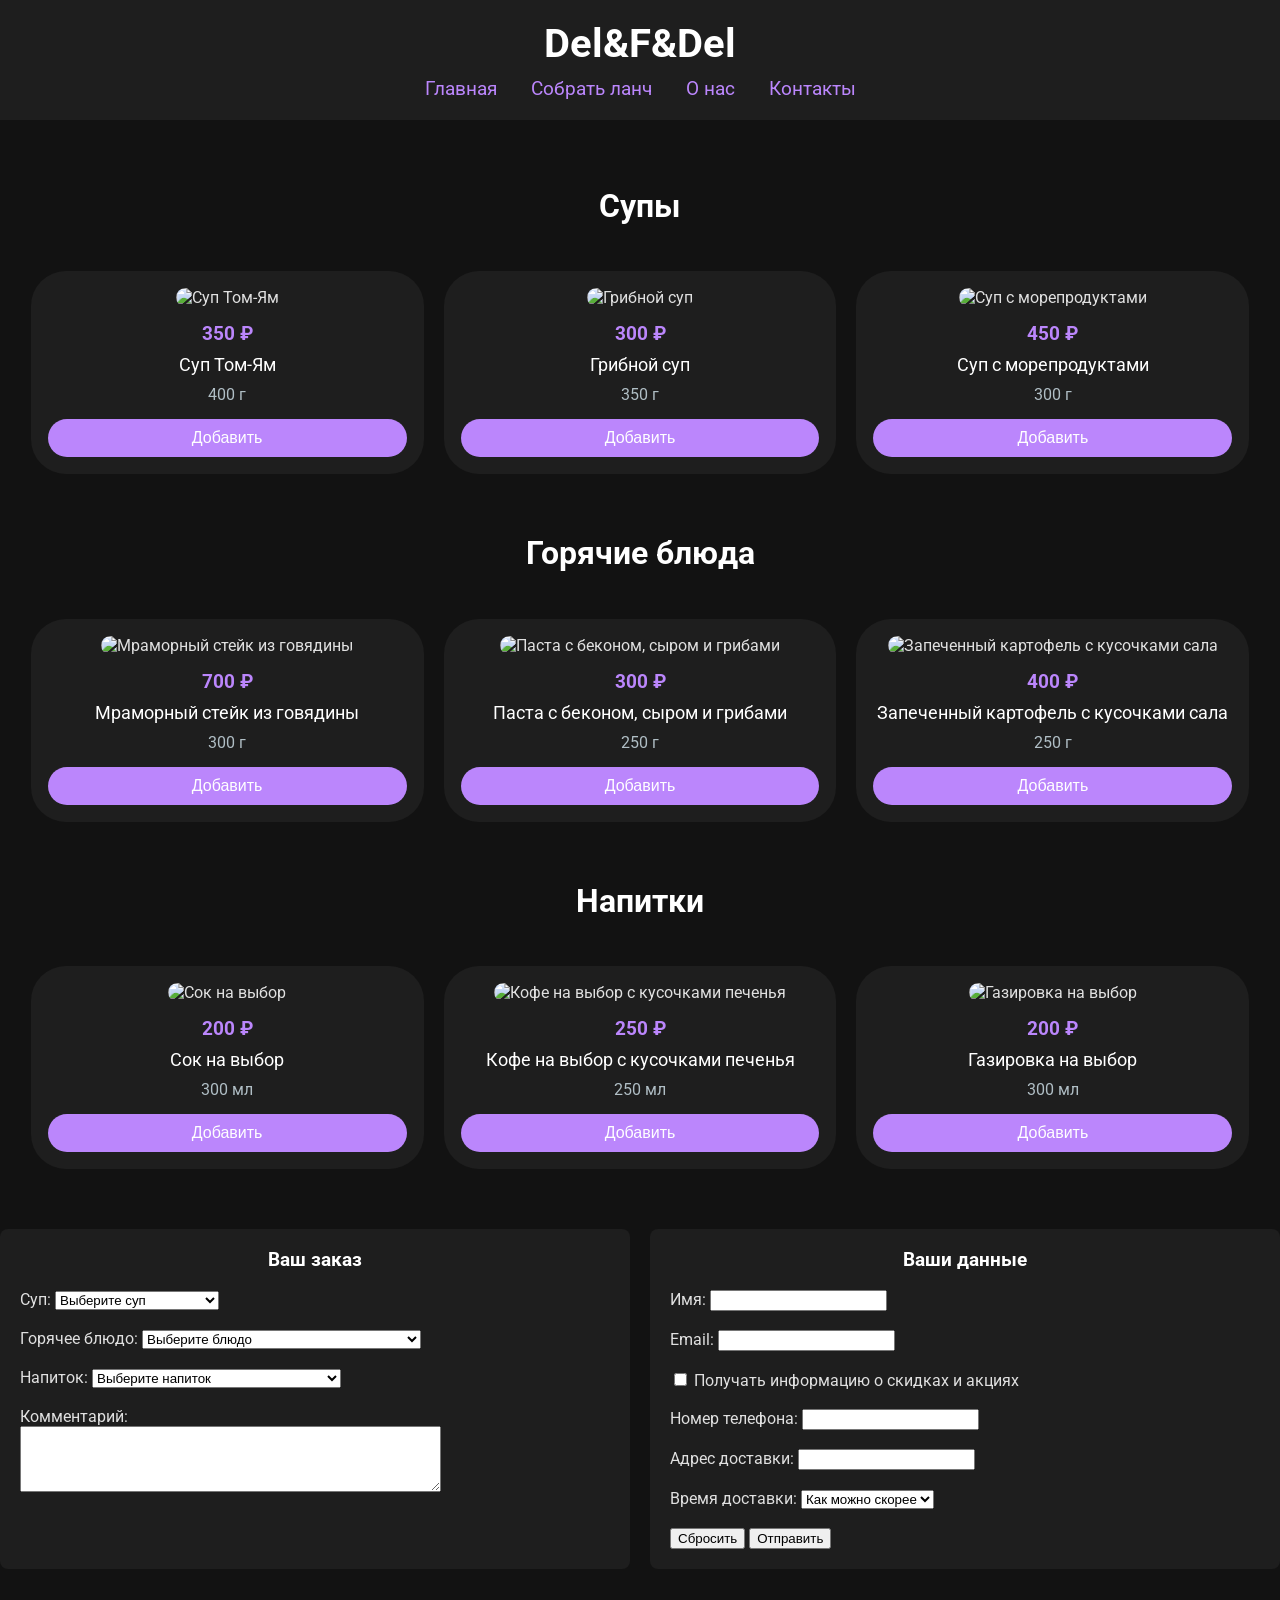
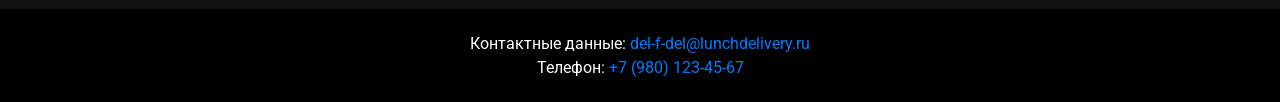
==== menu.html @ ec6b2bb1 "Add files via upload" ====
<!DOCTYPE html>
<html lang="ru">
	<head>
		<meta charset="UTF-8" />
		<meta name="viewport" content="width=device-width, initial-scale=1.0" />
		<title>Собрать ланч - Del&F&Del</title>
		<link rel="stylesheet" href="styles.css" />
		<link rel="stylesheet" href="print.css" />
		<link
			href="https://fonts.googleapis.com/css2?family=Roboto"
			rel="stylesheet"
		/>
	</head>
	<body>
		<header>
			<h1>Del&F&Del</h1>
			<nav>
				<a href="index.html">Главная</a>
				<a href="menu.html">Собрать ланч</a>
				<a href="#">О нас</a>
				<a href="index.html#footer">Контакты</a>
			</nav>
		</header>
		<main>
			<section>
				<h2>Супы</h2>
				<div class="dishes-container">
					<div class="dish-item">
						<img src="images/ricesoup.jpg" alt="Суп Том-Ям" />
						<p class="price">350 ₽</p>
						<p class="dish-name">Суп Том-Ям</p>
						<p class="weight">400 г</p>
						<button>Добавить</button>
					</div>
					<div class="dish-item">
						<img src="images/mushroomsoup.jpg" alt="Грибной суп" />
						<p class="price">300 ₽</p>
						<p class="dish-name">Грибной суп</p>
						<p class="weight">350 г</p>
						<button>Добавить</button>
					</div>
					<div class="dish-item">
						<img src="images/seasoup.jpg" alt="Суп с морепродуктами" />
						<p class="price">450 ₽</p>
						<p class="dish-name">Суп с морепродуктами</p>
						<p class="weight">300 г</p>
						<button>Добавить</button>
					</div>
				</div>
			</section>

			<section>
				<h2>Горячие блюда</h2>
				<div class="dishes-container">
					<div class="dish-item">
						<img src="images/beaf.jpg" alt="Мраморный стейк из говядины" />
						<p class="price">700 ₽</p>
						<p class="dish-name">Мраморный стейк из говядины</p>
						<p class="weight">300 г</p>
						<button>Добавить</button>
					</div>
					<div class="dish-item">
						<img
							src="images/pasta.jpg"
							alt="Паста с беконом, сыром и грибами"
						/>
						<p class="price">300 ₽</p>
						<p class="dish-name">Паста с беконом, сыром и грибами</p>
						<p class="weight">250 г</p>
						<button>Добавить</button>
					</div>
					<div class="dish-item">
						<img
							src="images/potato.jpg"
							alt="Запеченный картофель с кусочками сала"
						/>
						<p class="price">400 ₽</p>
						<p class="dish-name">Запеченный картофель с кусочками сала</p>
						<p class="weight">250 г</p>
						<button>Добавить</button>
					</div>
				</div>
			</section>

			<section>
				<h2>Напитки</h2>
				<div class="dishes-container">
					<div class="dish-item">
						<img src="images/juice.jpg" alt="Сок на выбор" />
						<p class="price">200 ₽</p>
						<p class="dish-name">Сок на выбор</p>
						<p class="weight">300 мл</p>
						<button>Добавить</button>
					</div>
					<div class="dish-item">
						<img
							src="images/coffee.jpg"
							alt="Кофе на выбор с кусочками печенья"
						/>
						<p class="price">250 ₽</p>
						<p class="dish-name">Кофе на выбор с кусочками печенья</p>
						<p class="weight">250 мл</p>
						<button>Добавить</button>
					</div>
					<div class="dish-item">
						<img src="images/soda.jpg" alt="Газировка на выбор" />
						<p class="price">200 ₽</p>
						<p class="dish-name">Газировка на выбор</p>
						<p class="weight">300 мл</p>
						<button>Добавить</button>
					</div>
				</div>
			</section>
		</main>
		<section class="forms-container">
			<div class="forms-wrapper">
				<div class="form-block">
					<form
						action="https://httpbin.org/post"
						method="post"
						class="order-form"
					>
						<h3>Ваш заказ</h3>
						<label for="soup">Суп:</label>
						<select id="soup" name="soup">
							<option value="">Выберите суп</option>
							<option value="tom-yam">Суп Том-Ям</option>
							<option value="mushroom">Грибной суп</option>
							<option value="sea">Суп с морепродуктами</option></select
						><br /><br />

						<label for="main-dish">Горячее блюдо:</label>
						<select id="main-dish" name="main-dish">
							<option value="">Выберите блюдо</option>
							<option value="beef">Мраморный стейк из говядины</option>
							<option value="pasta">Паста с беконом, сыром и грибами</option>
							<option value="potato">
								Запеченный картофель с кусочками сала
							</option></select
						><br /><br />

						<label for="drink">Напиток:</label>
						<select id="drink" name="drink">
							<option value="">Выберите напиток</option>
							<option value="juice">Сок на выбор</option>
							<option value="coffee">Кофе на выбор с кусочками печенья</option>
							<option value="soda">Газировка на выбор</option></select
						><br /><br />

						<label for="comment">Комментарий:</label><br />
						<textarea id="comment" name="comment" rows="4" cols="50"></textarea
						><br /><br />
					</form>
				</div>
				<div class="form-block">
					<form
						action="https://httpbin.org/post"
						method="post"
						class="customer-form"
					>
						<h3>Ваши данные</h3>
						<label for="name">Имя:</label>
						<input type="text" id="name" name="name" required /><br /><br />

						<label for="email">Email:</label>
						<input type="email" id="email" name="email" required /><br /><br />

						<input type="checkbox" id="newsletter" name="newsletter" />
						<label for="newsletter"
							>Получать информацию о скидках и акциях</label
						><br /><br />

						<label for="phone">Номер телефона:</label>
						<input type="tel" id="phone" name="phone" required /><br /><br />

						<label for="address">Адрес доставки:</label>
						<input
							type="text"
							id="address"
							name="address"
							required
						/><br /><br />

						<label for="delivery-time">Время доставки:</label>
						<select id="delivery-time" name="delivery-time">
							<option value="asap">Как можно скорее</option>
							<option value="time">Ко времени</option></select
						><br /><br />

						<div id="time-options" style="display: none">
							<label for="specific-time">Выберите время:</label>
							<select id="specific-time" name="specific-time">
								<option value="">Время доставки</option>
							</select>
							<br /><br />
						</div>

						<input type="reset" value="Сбросить" />
						<input type="submit" value="Отправить" />
					</form>
				</div>
			</div>
		</section>
		<footer>
			<p>
				Контактные данные:
				<a href="mailto:del-f-del@lunchdelivery.ru"
					>del-f-del@lunchdelivery.ru</a
				>
			</p>
			<p>Телефон: <a href="tel:+79801234567">+7 (980) 123-45-67</a></p>
		</footer>
	</body>
</html>
---- styles.css ----
body {
	font-family: 'Roboto', sans-serif;
	font-size: 16px;
	margin: 0;
	padding: 0;
	box-sizing: border-box;
	background-color: #121212;
	color: #e0e0e0;
}

header {
	background-color: #1e1e1e;
	padding: 20px;
	text-align: center;
}

header h1 {
	margin: 0;
	font-size: 2.5em;
	color: #ffffff;
}

nav {
	margin-top: 10px;
}

nav a {
	margin: 0 15px;
	text-decoration: none;
	color: #bb86fc;
	font-size: 1.2em;
}

nav a:hover {
	color: #9543f9;
}

main {
	padding: 20px;
}

section {
	margin-bottom: 40px;
}

section h2 {
	font-size: 2em;
	color: #ffffff;
	text-align: center;
	padding: 20px;
}

section img {
	max-width: 680px;
	height: auto;
	border-radius: 35px;
}

section div {
	display: flex;
	justify-content: space-between;
}

section p {
	font-size: 1.2em;
	color: #b0bec5;
}

section ul {
	list-style-type: disc;
	padding-left: 20px;
}

section ul li {
	font-size: 1.2em;
	color: #b0bec5;
}

table {
	width: 100%;
	border-collapse: collapse;
	margin-top: 20px;
}

table th,
table td {
	border: 1px solid #444;
	padding: 10px;
	text-align: left;
}

table th {
	background-color: #1e1e1e;
	font-size: 1.2em;
	color: #ffffff;
}

table td {
	font-size: 1.1em;
	color: #b0bec5;
}

footer {
	background-color: black;
	color: white;
	text-align: center;
	padding: 20px;
}

.forms-wrapper {
	display: flex;
	justify-content: space-between;
	gap: 20px;
}

.form-block {
	flex: 1;
}

.form-block h3 {
	color: #ffffff;
	text-align: center;
	margin-top: 0;
}

form {
	background-color: #1e1e1e;
	padding: 20px;
	border-radius: 8px;
	width: 100%;
	box-sizing: border-box;
}

footer p {
	margin: 5px 0;
}

footer a {
	color: #007bff;
	text-decoration: none;
}

footer a:hover {
	color: #0056b3;
}

/* Стили для страницы "Собрать ланч" */
.dishes-container {
	display: flex;
	flex-wrap: wrap;
	gap: 20px;
	justify-content: center;
}

.dish-item {
	background-color: #1e1e1e;
	border: 2px solid transparent;
	border-radius: 35px;
	padding: 15px;
	width: calc(33.3% - 20px);
	box-sizing: border-box;
	text-align: center;
	display: flex;
	flex-direction: column;
	align-items: center;
	transition: border 0.3s ease;
}

.dish-item:hover {
	border: 2px solid #bb86fc;
}

.dish-item img {
	max-width: 100%;
	height: auto;
	border-radius: 35px;
	max-height: 300px;
	margin-bottom: 10px;
}

.price {
	font-size: 1.2em;
	color: #bb86fc;
	font-weight: bold;
	margin: 5px 0;
}

.dish-name {
	font-size: 1.1em;
	color: #ffffff;
	margin: 5px 0;
}

.weight {
	font-size: 1em;
	color: #b0bec5;
	margin: 5px 0;
}

.dish-item button {
	background-color: #bb86fc;
	color: #ffffff;
	border: none;
	padding: 10px 15px;
	border-radius: 35px;
	cursor: pointer;
	font-size: 1em;
	margin-top: 10px;
	width: 100%;
	transition: background-color 0.3s ease;
}

.dish-item:hover .dish-item button {
	background-color: #9543f9;
}

/* Адаптивность */
@media screen and (max-width: 768px) {
	header h1 {
		font-size: 2em;
	}

	nav a {
		margin: 0 10px;
		font-size: 1em;
	}

	section h2 {
		font-size: 1.5em;
	}

	section img {
		max-width: 100%;
	}

	section div {
		flex-direction: column;
		align-items: center;
	}

	.dish-item {
		width: 100%;
		max-width: 300px;
	}

	.forms-wrapper {
		flex-direction: column;
	}

	.form-block {
		width: 100%;
	}

	.order-form select,
	.customer-form input,
	.customer-form textarea {
		width: 100%;
		box-sizing: border-box;
	}
}

@media screen and (max-width: 480px) {
	header h1 {
		font-size: 1.5em;
	}

	nav {
		flex-direction: column;
		align-items: center;
	}

	nav a {
		margin: 5px 0;
	}

	section h2 {
		font-size: 1.3em;
	}

	.dish-item {
		width: 100%;
	}

	.order-form select,
	.customer-form input,
	.customer-form textarea {
		width: 100%;
		box-sizing: border-box;
	}
}
---- print.css ----
/* Стили для печати */
@media print {
	/* Скрыть ненужные элементы при печати */
	header nav,
	.forms-container,
	footer {
		display: none;
	}

	/* Сделать основной контент читаемым */
	body {
		font-size: 12pt;
		color: #000;
		background-color: #fff;
	}

	/* Стили для заголовков */
	h1,
	h2,
	h3 {
		color: #000;
	}

	/* Стили для таблиц */
	table {
		border-collapse: collapse;
		width: 100%;
	}

	table,
	th,
	td {
		border: 1pt solid #000;
	}

	/* Скрыть изображения при печати */
	img {
		display: none;
	}

	/* Сделать формы читаемыми */
	form {
		background-color: #fff;
		border: 1pt solid #000;
	}

	/* Скрыть кнопки */
	button {
		display: none;
	}

	/* Сброс стилей для печати */
	* {
		background: transparent !important;
		color: black !important;
		box-shadow: none !important;
		text-shadow: none !important;
	}
}
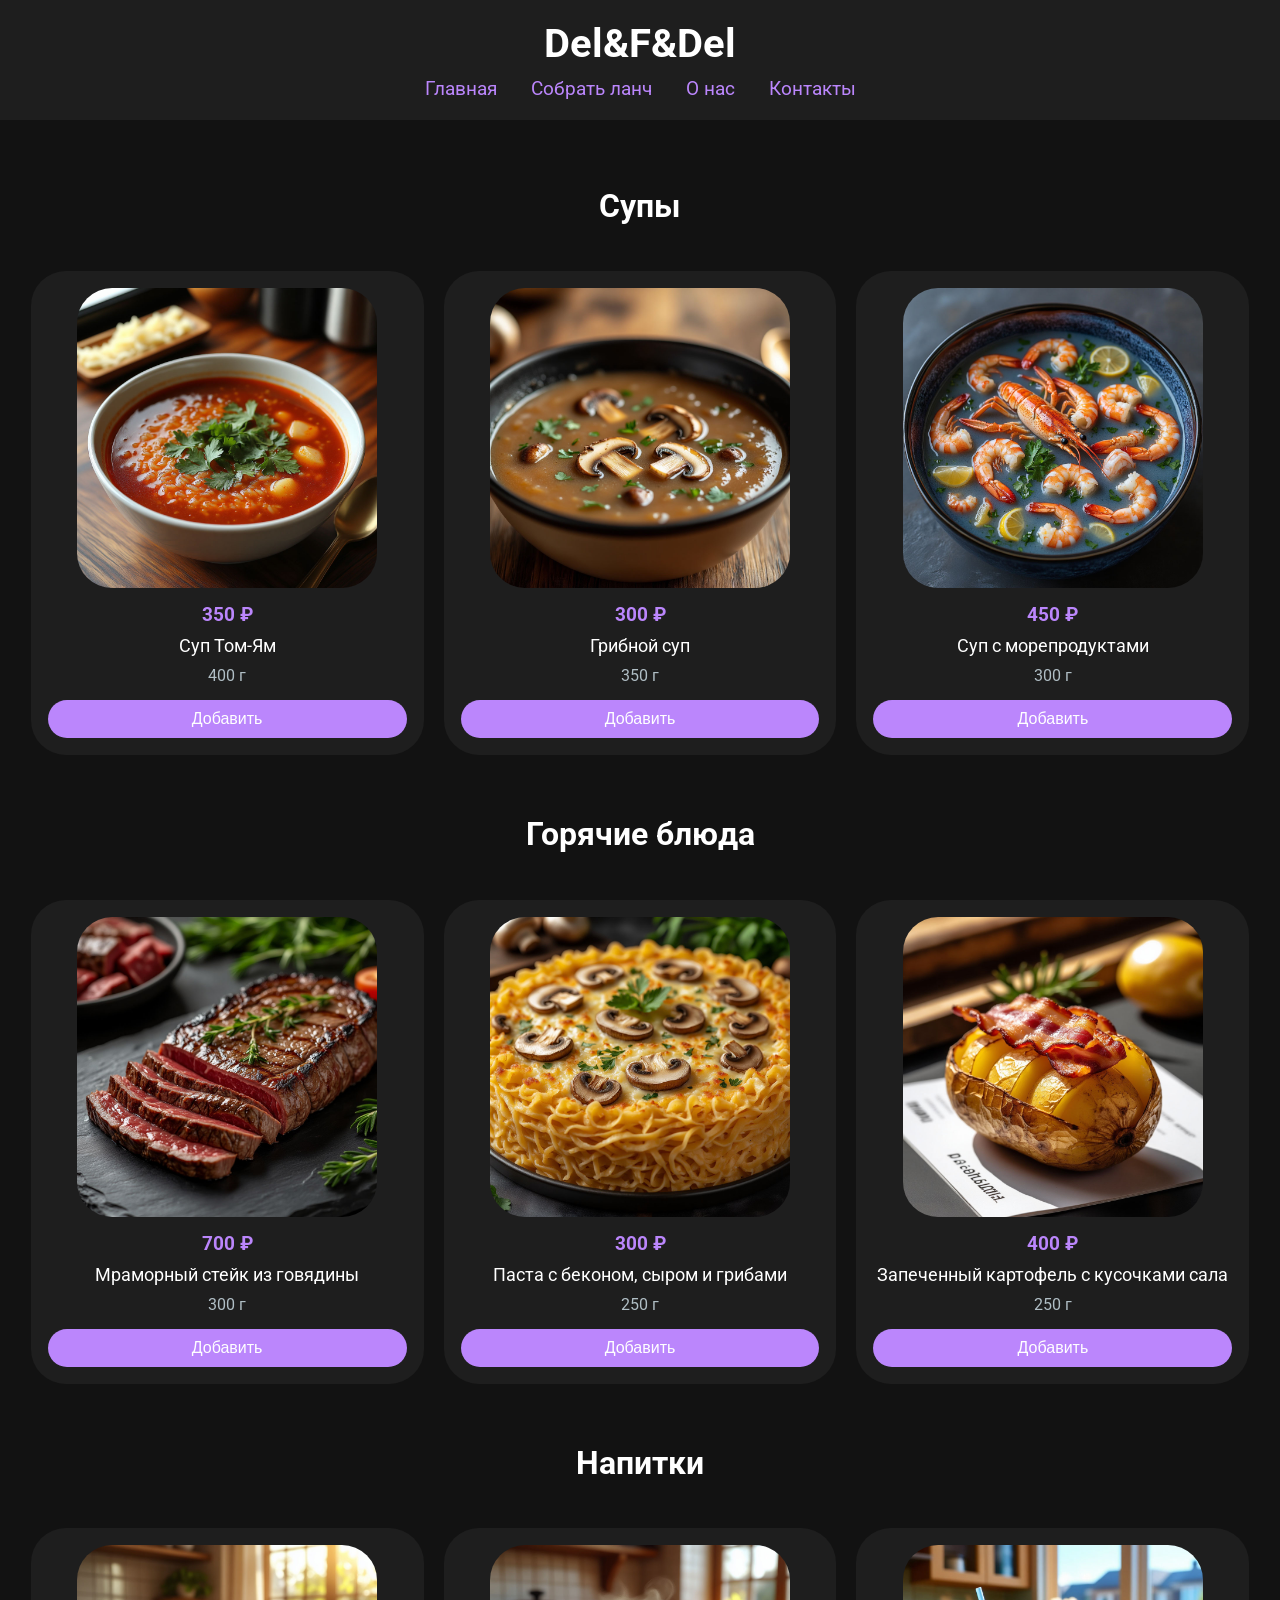
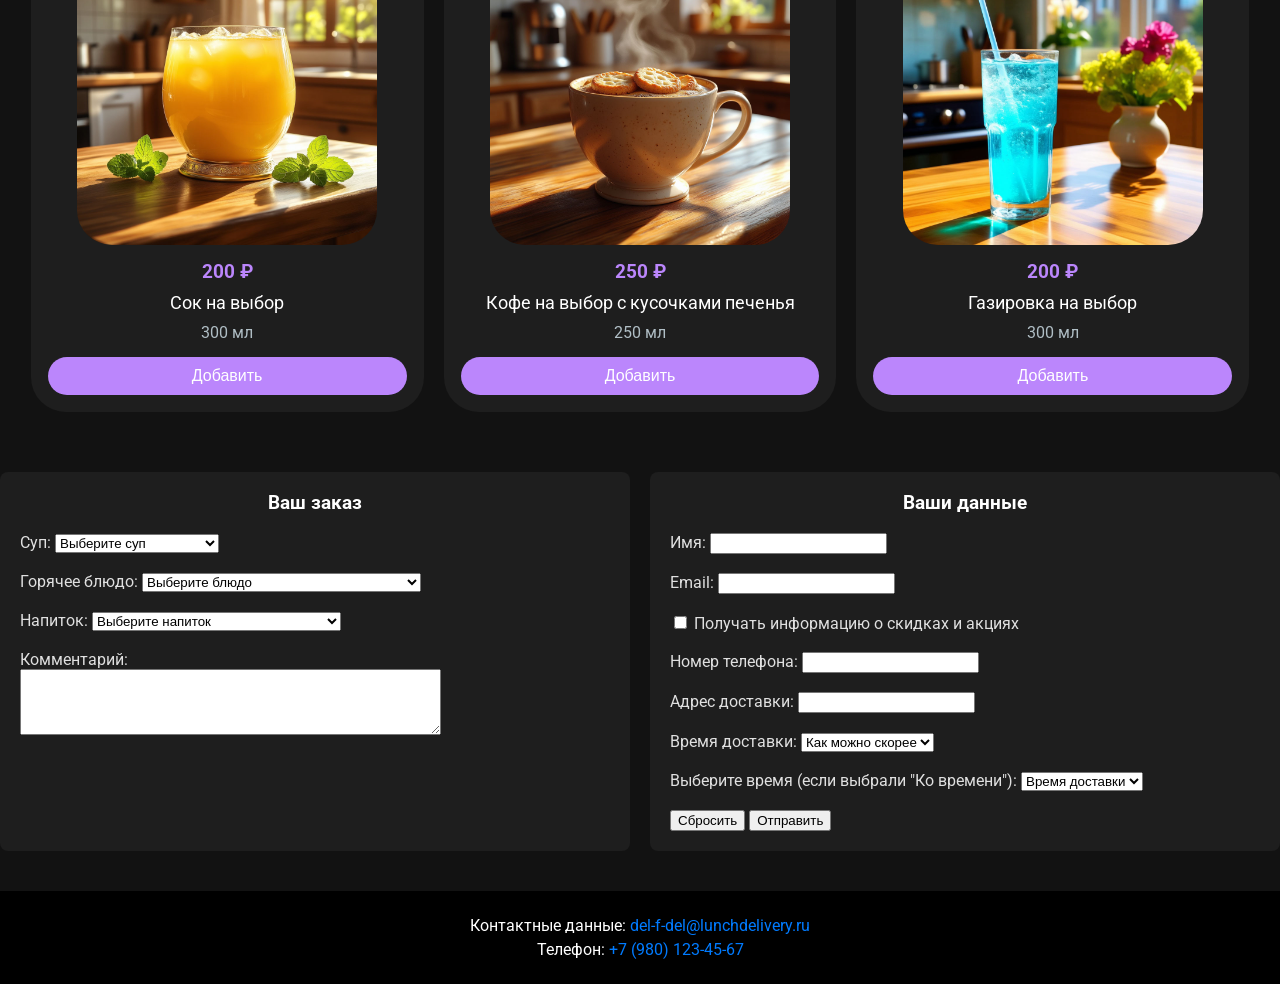
==== commit e02ce467: "Update menu.html" ====
--- a/menu.html
+++ b/menu.html
@@ -187,13 +187,31 @@
 							<option value="time">Ко времени</option></select
 						><br /><br />
 
-						<div id="time-options" style="display: none">
-							<label for="specific-time">Выберите время:</label>
-							<select id="specific-time" name="specific-time">
-								<option value="">Время доставки</option>
-							</select>
-							<br /><br />
-						</div>
+						<!-- Поле выбора времени всегда видно -->
+						<label for="specific-time"
+							>Выберите время (если выбрали "Ко времени"):</label
+						>
+						<select id="specific-time" name="specific-time">
+							<option value="">Время доставки</option>
+							<option value="12:00">12:00</option>
+							<option value="12:30">12:30</option>
+							<option value="13:00">13:00</option>
+							<option value="13:30">13:30</option>
+							<option value="14:00">14:00</option>
+							<option value="14:30">14:30</option>
+							<option value="15:00">15:00</option>
+							<option value="15:30">15:30</option>
+							<option value="16:00">16:00</option>
+							<option value="16:30">16:30</option>
+							<option value="17:00">17:00</option>
+							<option value="17:30">17:30</option>
+							<option value="18:00">18:00</option>
+							<option value="18:30">18:30</option>
+							<option value="19:00">19:00</option>
+							<option value="19:30">19:30</option>
+							<option value="20:00">20:00</option>
+						</select>
+						<br /><br />
 
 						<input type="reset" value="Сбросить" />
 						<input type="submit" value="Отправить" />
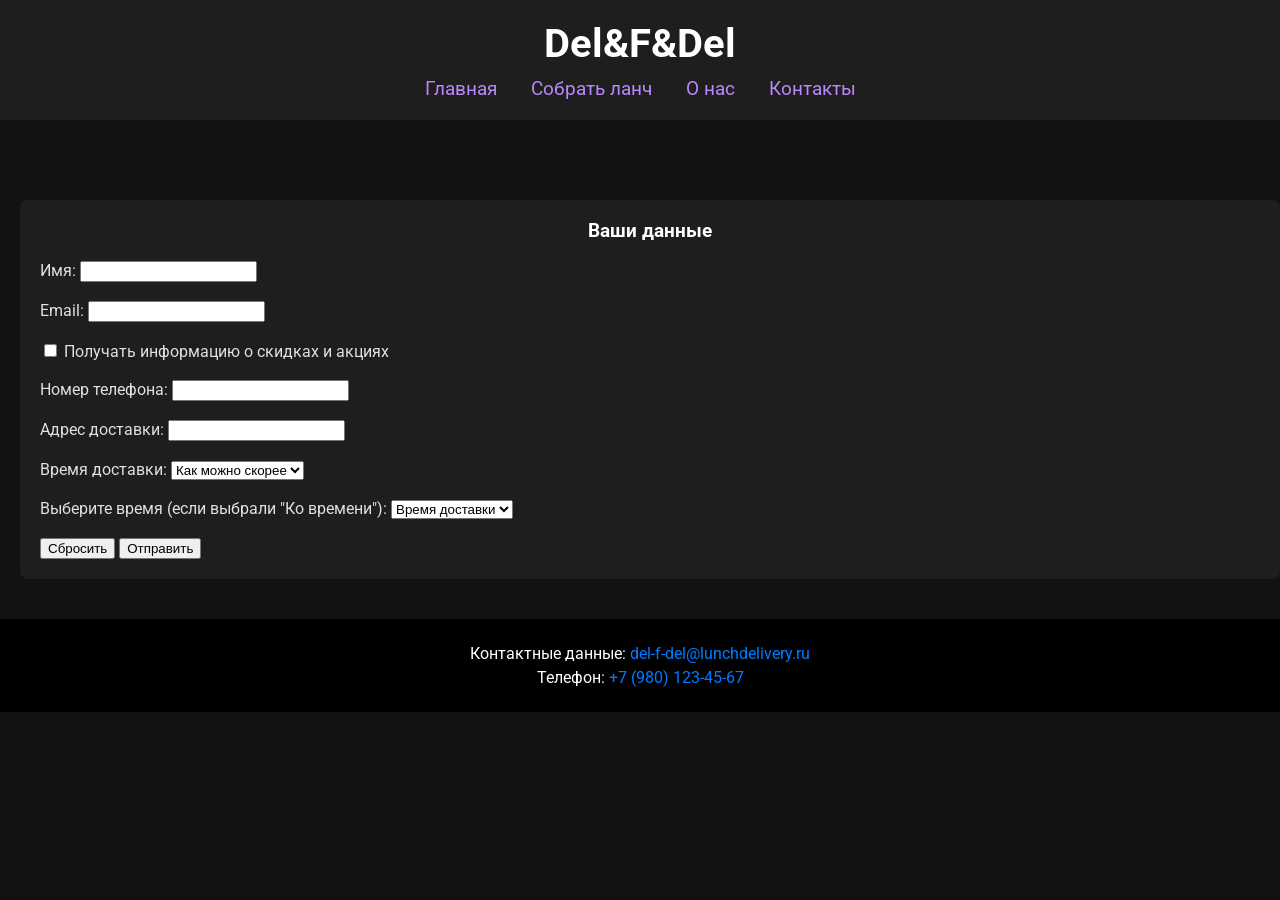
==== commit 142dda44: "Update menu.html" ====
--- a/menu.html
+++ b/menu.html
@@ -17,140 +17,22 @@
 			<nav>
 				<a href="index.html">Главная</a>
 				<a href="menu.html">Собрать ланч</a>
-				<a href="#">О нас</a>
+				<a href="index.html">О нас</a>
 				<a href="index.html#footer">Контакты</a>
 			</nav>
 		</header>
 		<main>
 			<section>
-				<h2>Супы</h2>
-				<div class="dishes-container">
-					<div class="dish-item">
-						<img src="images/ricesoup.jpg" alt="Суп Том-Ям" />
-						<p class="price">350 ₽</p>
-						<p class="dish-name">Суп Том-Ям</p>
-						<p class="weight">400 г</p>
-						<button>Добавить</button>
-					</div>
-					<div class="dish-item">
-						<img src="images/mushroomsoup.jpg" alt="Грибной суп" />
-						<p class="price">300 ₽</p>
-						<p class="dish-name">Грибной суп</p>
-						<p class="weight">350 г</p>
-						<button>Добавить</button>
-					</div>
-					<div class="dish-item">
-						<img src="images/seasoup.jpg" alt="Суп с морепродуктами" />
-						<p class="price">450 ₽</p>
-						<p class="dish-name">Суп с морепродуктами</p>
-						<p class="weight">300 г</p>
-						<button>Добавить</button>
-					</div>
-				</div>
-			</section>
-
-			<section>
-				<h2>Горячие блюда</h2>
-				<div class="dishes-container">
-					<div class="dish-item">
-						<img src="images/beaf.jpg" alt="Мраморный стейк из говядины" />
-						<p class="price">700 ₽</p>
-						<p class="dish-name">Мраморный стейк из говядины</p>
-						<p class="weight">300 г</p>
-						<button>Добавить</button>
-					</div>
-					<div class="dish-item">
-						<img
-							src="images/pasta.jpg"
-							alt="Паста с беконом, сыром и грибами"
-						/>
-						<p class="price">300 ₽</p>
-						<p class="dish-name">Паста с беконом, сыром и грибами</p>
-						<p class="weight">250 г</p>
-						<button>Добавить</button>
-					</div>
-					<div class="dish-item">
-						<img
-							src="images/potato.jpg"
-							alt="Запеченный картофель с кусочками сала"
-						/>
-						<p class="price">400 ₽</p>
-						<p class="dish-name">Запеченный картофель с кусочками сала</p>
-						<p class="weight">250 г</p>
-						<button>Добавить</button>
-					</div>
-				</div>
-			</section>
-
-			<section>
-				<h2>Напитки</h2>
-				<div class="dishes-container">
-					<div class="dish-item">
-						<img src="images/juice.jpg" alt="Сок на выбор" />
-						<p class="price">200 ₽</p>
-						<p class="dish-name">Сок на выбор</p>
-						<p class="weight">300 мл</p>
-						<button>Добавить</button>
-					</div>
-					<div class="dish-item">
-						<img
-							src="images/coffee.jpg"
-							alt="Кофе на выбор с кусочками печенья"
-						/>
-						<p class="price">250 ₽</p>
-						<p class="dish-name">Кофе на выбор с кусочками печенья</p>
-						<p class="weight">250 мл</p>
-						<button>Добавить</button>
-					</div>
-					<div class="dish-item">
-						<img src="images/soda.jpg" alt="Газировка на выбор" />
-						<p class="price">200 ₽</p>
-						<p class="dish-name">Газировка на выбор</p>
-						<p class="weight">300 мл</p>
-						<button>Добавить</button>
-					</div>
+				<div id="dishes-container" class="dishes-container">
+					<!-- Карточки блюд будут добавлены сюда динамически -->
 				</div>
 			</section>
 		</main>
 		<section class="forms-container">
 			<div class="forms-wrapper">
-				<div class="form-block">
-					<form
-						action="https://httpbin.org/post"
-						method="post"
-						class="order-form"
-					>
-						<h3>Ваш заказ</h3>
-						<label for="soup">Суп:</label>
-						<select id="soup" name="soup">
-							<option value="">Выберите суп</option>
-							<option value="tom-yam">Суп Том-Ям</option>
-							<option value="mushroom">Грибной суп</option>
-							<option value="sea">Суп с морепродуктами</option></select
-						><br /><br />
-
-						<label for="main-dish">Горячее блюдо:</label>
-						<select id="main-dish" name="main-dish">
-							<option value="">Выберите блюдо</option>
-							<option value="beef">Мраморный стейк из говядины</option>
-							<option value="pasta">Паста с беконом, сыром и грибами</option>
-							<option value="potato">
-								Запеченный картофель с кусочками сала
-							</option></select
-						><br /><br />
-
-						<label for="drink">Напиток:</label>
-						<select id="drink" name="drink">
-							<option value="">Выберите напиток</option>
-							<option value="juice">Сок на выбор</option>
-							<option value="coffee">Кофе на выбор с кусочками печенья</option>
-							<option value="soda">Газировка на выбор</option></select
-						><br /><br />
-
-						<label for="comment">Комментарий:</label><br />
-						<textarea id="comment" name="comment" rows="4" cols="50"></textarea
-						><br /><br />
-					</form>
+				<!-- Колонка с выбранными блюдами -->
+				<div id="selected-items-container" class="selected-items-column">
+					<!-- Здесь будут отображаться выбранные блюда -->
 				</div>
 				<div class="form-block">
 					<form
@@ -228,5 +110,10 @@
 			</p>
 			<p>Телефон: <a href="tel:+79801234567">+7 (980) 123-45-67</a></p>
 		</footer>
+
+		<!-- Подключение скриптов -->
+		<script type="module" src="dishes.js"></script>
+		<script type="module" src="menu-script.js"></script>
 	</body>
 </html>
+
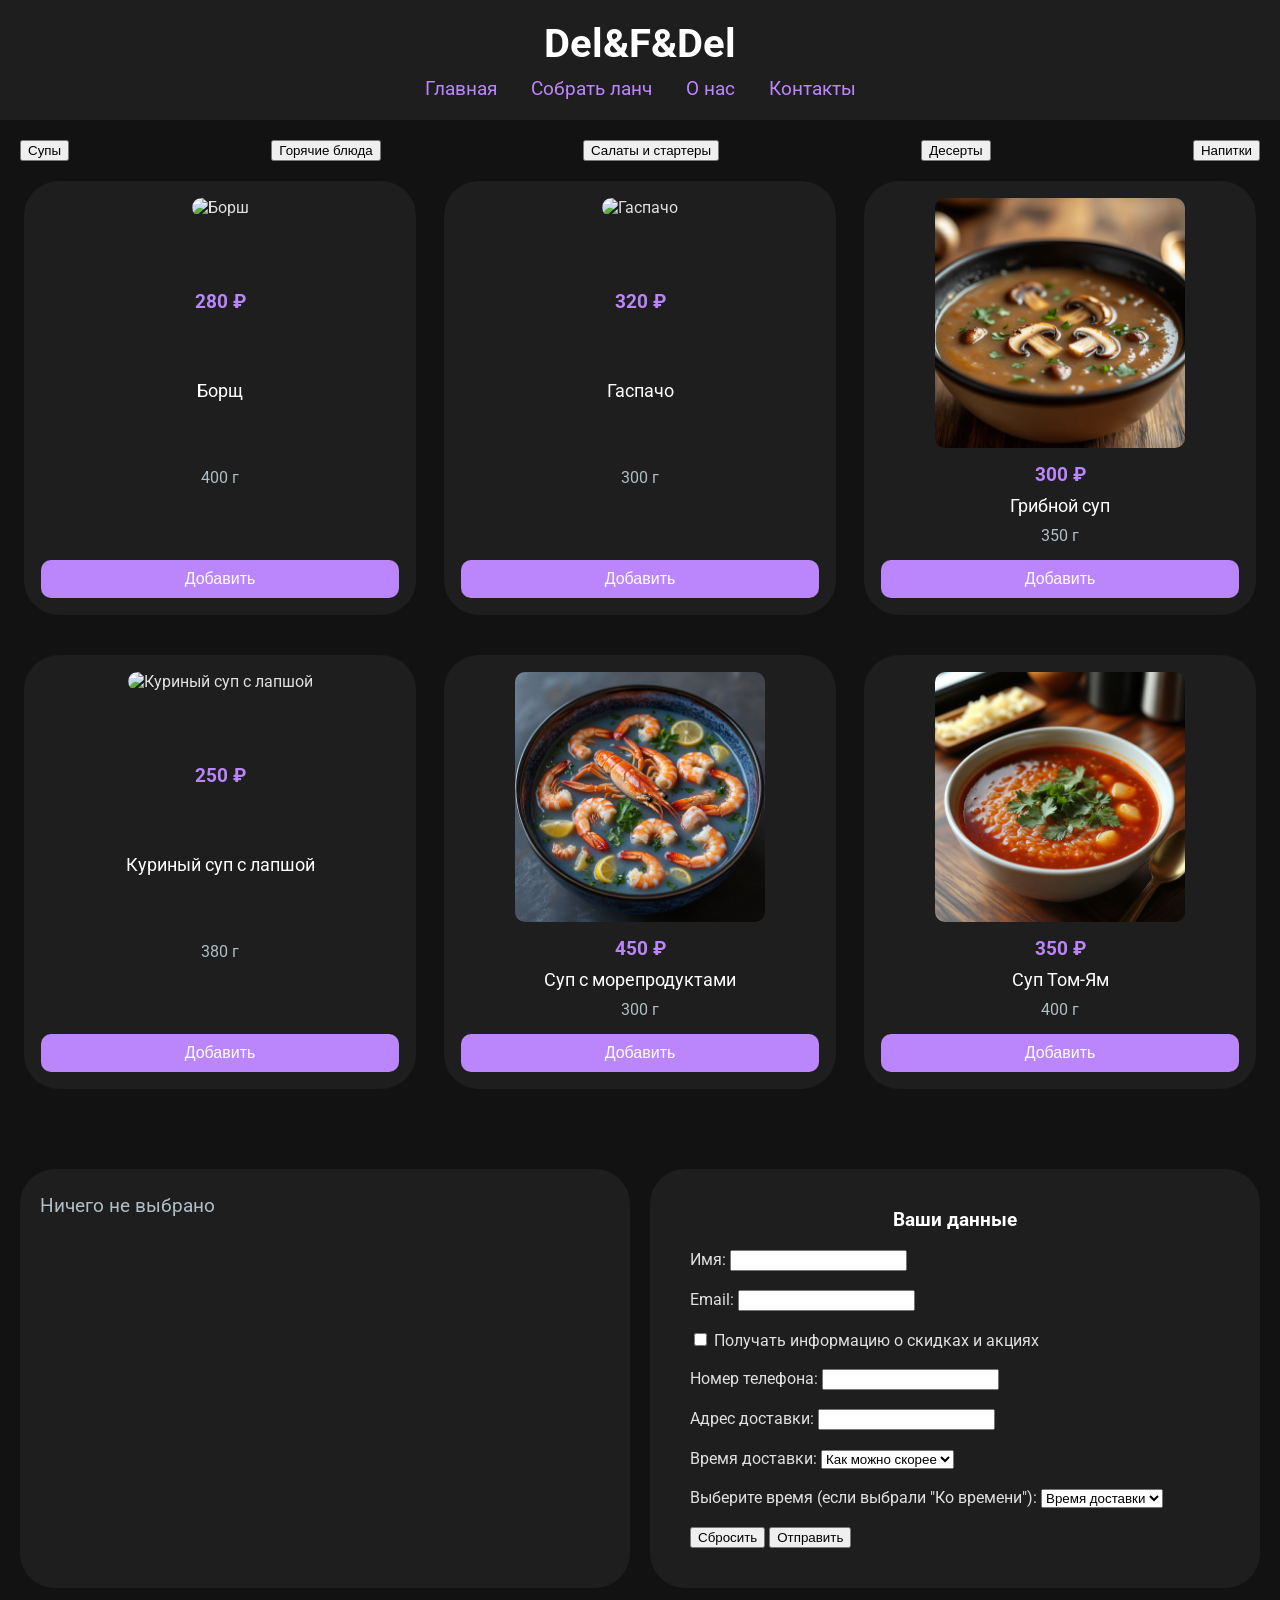
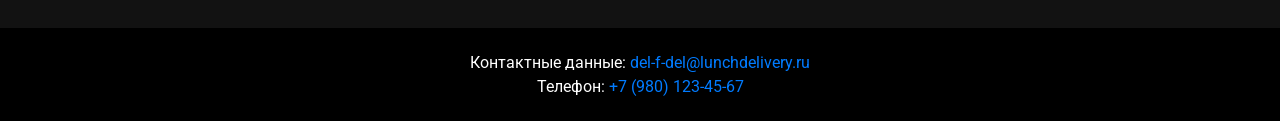
==== commit a1f4af2f: "Enhance menu.html with category buttons and link update Added a div for dynamic category buttons and" ====
--- a/menu.html
+++ b/menu.html
@@ -17,12 +17,15 @@
 			<nav>
 				<a href="index.html">Главная</a>
 				<a href="menu.html">Собрать ланч</a>
-				<a href="index.html">О нас</a>
+				<a href="index.html#about">О нас</a>
 				<a href="index.html#footer">Контакты</a>
 			</nav>
 		</header>
 		<main>
 			<section>
+				<div id="category-buttons">
+					<!-- Кнопки категорий будут добавлены сюда динамически -->
+				</div>
 				<div id="dishes-container" class="dishes-container">
 					<!-- Карточки блюд будут добавлены сюда динамически -->
 				</div>
@@ -112,7 +115,6 @@
 		</footer>
 
 		<!-- Подключение скриптов -->
-		<script type="module" src="dishes.js"></script>
 		<script type="module" src="menu-script.js"></script>
 	</body>
 </html>
--- a/styles.css
+++ b/styles.css
@@ -48,6 +48,7 @@
 	color: #ffffff;
 	text-align: center;
 	padding: 20px;
+	margin-bottom: 20px;
 }
 
 section img {
@@ -108,13 +109,22 @@
 }
 
 .forms-wrapper {
-	display: flex;
-	justify-content: space-between;
+	display: grid;
+	grid-template-columns: 1fr 1fr;
 	gap: 20px;
+	width: calc(100% - 40px);
+	margin: 0 auto;
 }
 
 .form-block {
-	flex: 1;
+	background-color: #1e1e1e;
+	padding: 20px;
+	border-radius: 35px;
+	box-sizing: border-box;
+	display: flex;
+	flex-direction: column;
+	width: 100%;
+	height: 100%;
 }
 
 .form-block h3 {
@@ -149,7 +159,9 @@
 	display: flex;
 	flex-wrap: wrap;
 	gap: 20px;
-	justify-content: center;
+	justify-content: space-around;
+	margin-top: 20px;
+	width: 100%;
 }
 
 .dish-item {
@@ -163,19 +175,22 @@
 	display: flex;
 	flex-direction: column;
 	align-items: center;
-	transition: border 0.3s ease;
+	transition: all 0.3s ease;
+	margin-bottom: 20px;
 }
 
 .dish-item:hover {
-	border: 2px solid #bb86fc;
+	transform: translateY(-5px);
+	box-shadow: 0 10px 20px rgba(0, 0, 0, 0.2);
 }
 
 .dish-item img {
 	max-width: 100%;
 	height: auto;
-	border-radius: 35px;
-	max-height: 300px;
+	border-radius: 10px;
+	max-height: 250px;
 	margin-bottom: 10px;
+	transition: transform 0.3s ease;
 }
 
 .price {
@@ -202,53 +217,132 @@
 	color: #ffffff;
 	border: none;
 	padding: 10px 15px;
-	border-radius: 35px;
+	border-radius: 10px;
 	cursor: pointer;
 	font-size: 1em;
 	margin-top: 10px;
 	width: 100%;
-	transition: background-color 0.3s ease;
-}
-
-.dish-item:hover .dish-item button {
+	transition: all 0.3s ease;
+}
+
+.dish-item:hover button {
 	background-color: #9543f9;
+	transform: scale(1.05);
+}
+
+/* Стили для колонки с выбранными блюдами */
+.selected-items-column {
+	background-color: #1e1e1e;
+	padding: 20px;
+	border-radius: 35px;
+	box-sizing: border-box;
+	display: flex;
+	flex-direction: column;
+	width: 100%;
+	height: 100%;
+}
+
+.selected-items-column h3 {
+	color: #ffffff;
+	margin-top: 0;
+	text-align: center;
+	margin-bottom: 15px;
+	transition: color 0.3s ease;
+}
+
+.selected-items-column p {
+	color: #b0bec5;
+	margin: 5px 0;
+	transition: color 0.3s ease;
+}
+
+.selected-items-column div {
+	margin-bottom: 5px;
+	width: 100%;
+	transition: all 0.3s ease;
+}
+
+.selected-items-column strong {
+	color: #ffffff;
+	transition: color 0.3s ease;
+}
+
+.selected-items-column span {
+	color: #bb86fc;
+	transition: color 0.3s ease;
+}
+
+.selected-items-column .total-cost {
+	margin-top: 15px;
+	padding: 15px;
+	background-color: #2d2d2d;
+	border-radius: 10px;
+	font-weight: bold;
+	font-size: 1.2em;
+	color: #ffffff;
+	text-align: center;
+	width: 100%;
+	box-sizing: border-box;
+	transition: all 0.3s ease;
 }
 
 /* Адаптивность */
 @media screen and (max-width: 768px) {
+	.forms-wrapper {
+		grid-template-columns: 1fr;
+	}
+
+	.dishes-container {
+		width: 100%;
+	}
+
+	.dish-item {
+		width: 100%;
+		max-width: 300px;
+		margin-bottom: 20px;
+	}
+
 	header h1 {
 		font-size: 2em;
+		transition: font-size 0.3s ease;
 	}
 
 	nav a {
 		margin: 0 10px;
 		font-size: 1em;
+		transition: all 0.3s ease;
 	}
 
 	section h2 {
 		font-size: 1.5em;
+		transition: font-size 0.3s ease;
 	}
 
 	section img {
 		max-width: 100%;
+		transition: max-width 0.3s ease;
 	}
 
 	section div {
 		flex-direction: column;
 		align-items: center;
+		transition: all 0.3s ease;
 	}
 
 	.dish-item {
 		width: 100%;
 		max-width: 300px;
+		transition: all 0.3s ease;
 	}
 
 	.forms-wrapper {
 		flex-direction: column;
+		transition: flex-direction 0.3s ease;
 	}
 
 	.form-block {
 		width: 100%;
+		transition: width 0.3s ease;
 	}
 
 	.order-form select,
@@ -256,29 +350,35 @@
 	.customer-form textarea {
 		width: 100%;
 		box-sizing: border-box;
+		transition: all 0.3s ease;
 	}
 }
 
 @media screen and (max-width: 480px) {
 	header h1 {
 		font-size: 1.5em;
+		transition: font-size 0.3s ease;
 	}
 
 	nav {
 		flex-direction: column;
 		align-items: center;
+		transition: all 0.3s ease;
 	}
 
 	nav a {
 		margin: 5px 0;
+		transition: margin 0.3s ease;
 	}
 
 	section h2 {
 		font-size: 1.3em;
+		transition: font-size 0.3s ease;
 	}
 
 	.dish-item {
 		width: 100%;
+		transition: width 0.3s ease;
 	}
 
 	.order-form select,
@@ -286,5 +386,7 @@
 	.customer-form textarea {
 		width: 100%;
 		box-sizing: border-box;
-	}
-}
+		transition: all 0.3s ease;
+	}
+}
+
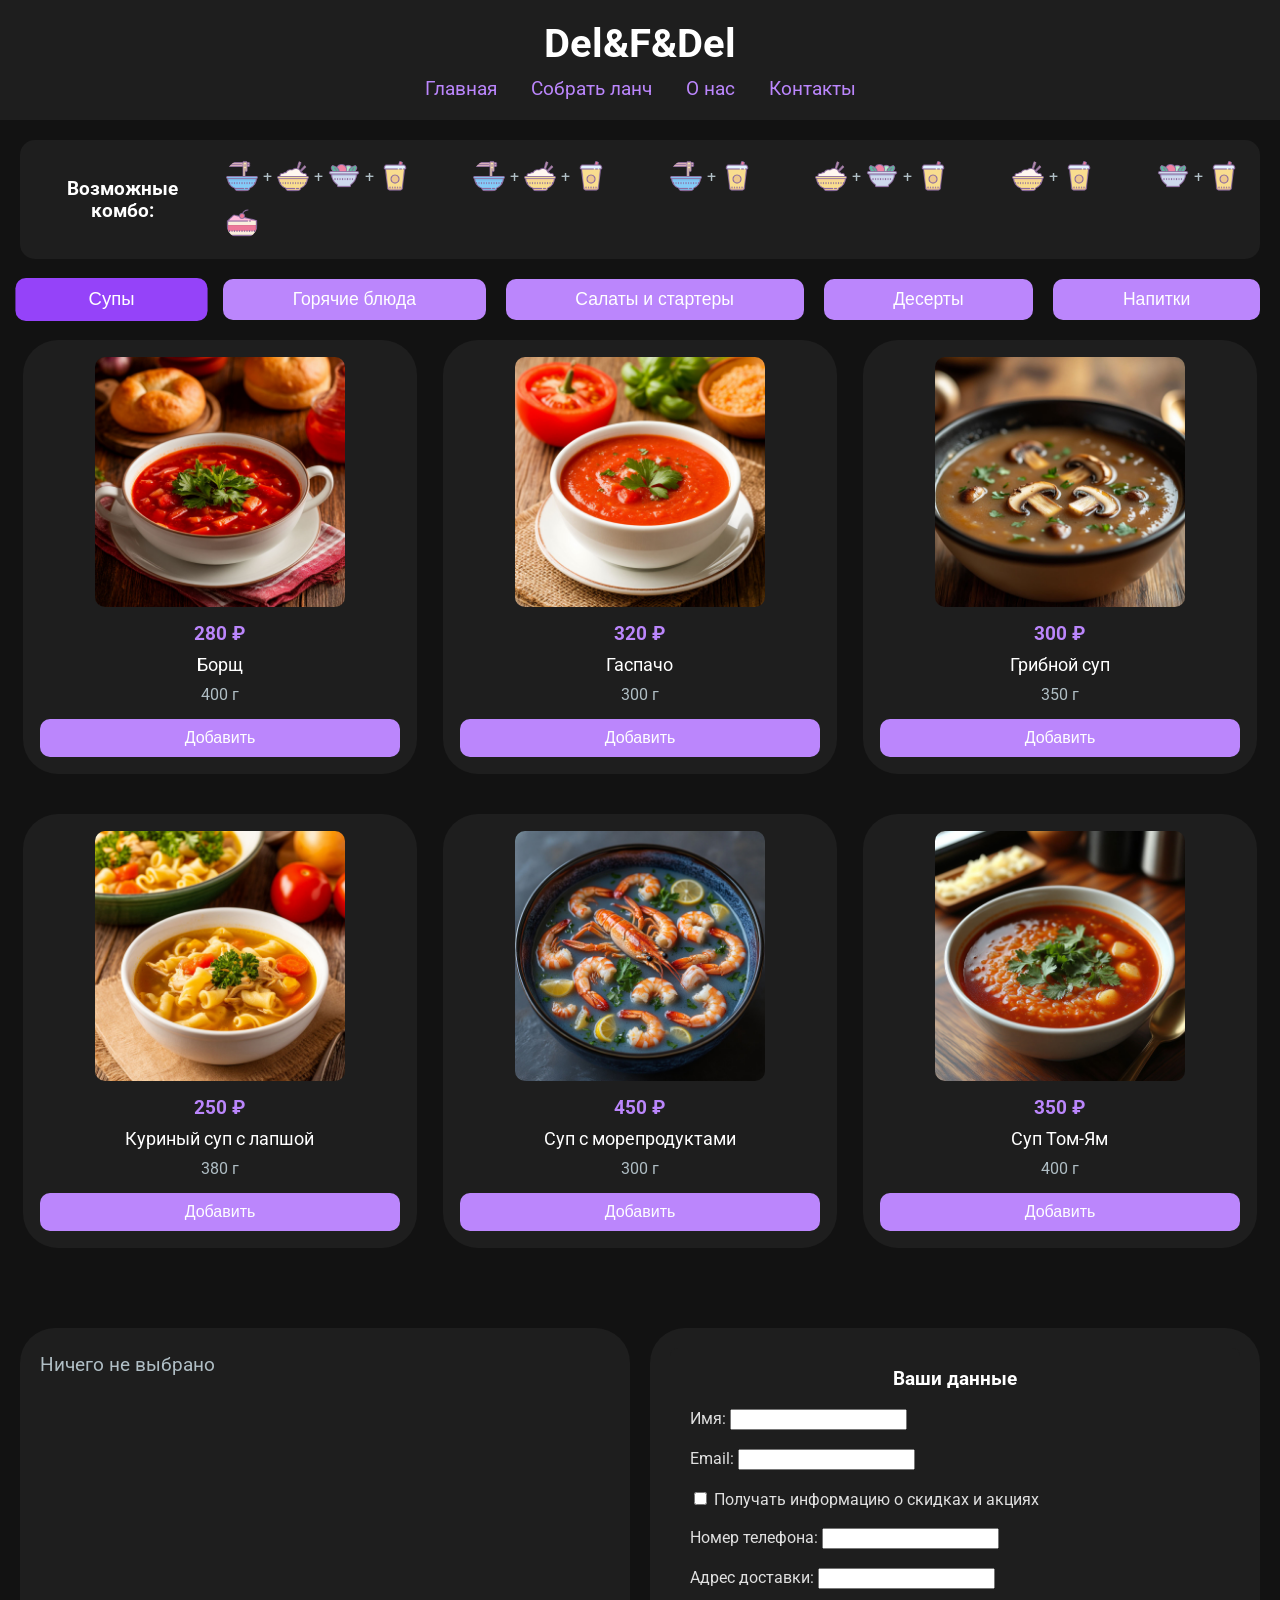
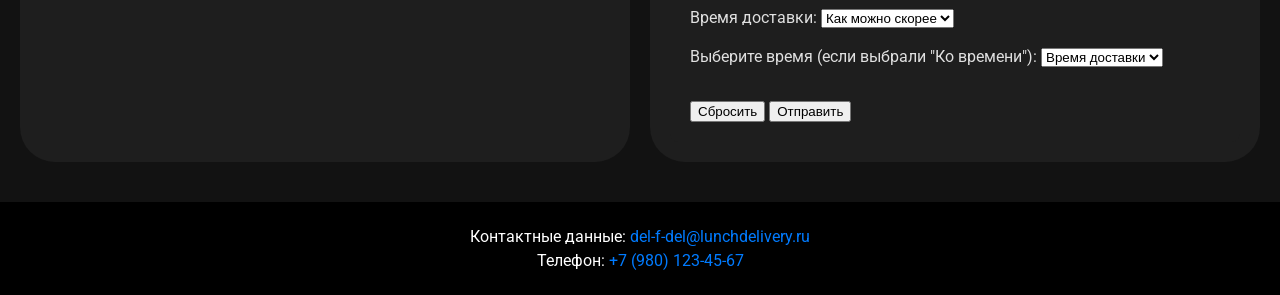
==== commit 67107c1e: "Add combo info section and form error message" ====
--- a/menu.html
+++ b/menu.html
@@ -23,6 +23,9 @@
 		</header>
 		<main>
 			<section>
+				<div id="combo-info">
+					<!-- Информация о комбо будет здесь -->
+				</div>
 				<div id="category-buttons">
 					<!-- Кнопки категорий будут добавлены сюда динамически -->
 				</div>
@@ -97,7 +100,7 @@
 							<option value="20:00">20:00</option>
 						</select>
 						<br /><br />
-
+						<div id="form-error-message" class="form-error"></div>
 						<input type="reset" value="Сбросить" />
 						<input type="submit" value="Отправить" />
 					</form>
@@ -118,4 +121,3 @@
 		<script type="module" src="menu-script.js"></script>
 	</body>
 </html>
-
--- a/styles.css
+++ b/styles.css
@@ -1,3 +1,4 @@
+/* Общие стили */
 body {
 	font-family: 'Roboto', sans-serif;
 	font-size: 16px;
@@ -8,6 +9,7 @@
 	color: #e0e0e0;
 }
 
+/* Шапка сайта */
 header {
 	background-color: #1e1e1e;
 	padding: 20px;
@@ -35,6 +37,7 @@
 	color: #9543f9;
 }
 
+/* Основной контент */
 main {
 	padding: 20px;
 }
@@ -77,6 +80,7 @@
 	color: #b0bec5;
 }
 
+/* Таблицы */
 table {
 	width: 100%;
 	border-collapse: collapse;
@@ -101,6 +105,7 @@
 	color: #b0bec5;
 }
 
+/* Подвал */
 footer {
 	background-color: black;
 	color: white;
@@ -108,6 +113,20 @@
 	padding: 20px;
 }
 
+footer p {
+	margin: 5px 0;
+}
+
+footer a {
+	color: #007bff;
+	text-decoration: none;
+}
+
+footer a:hover {
+	color: #0056b3;
+}
+
+/* Формы */
 .forms-wrapper {
 	display: grid;
 	grid-template-columns: 1fr 1fr;
@@ -141,19 +160,94 @@
 	box-sizing: border-box;
 }
 
-footer p {
-	margin: 5px 0;
-}
-
-footer a {
-	color: #007bff;
-	text-decoration: none;
-}
-
-footer a:hover {
-	color: #0056b3;
-}
-
+/* Стили для комбо-инфо */
+#combo-info {
+	background-color: #1e1e1e;
+	padding: 20px;
+	border-radius: 15px;
+	margin-bottom: 30px;
+	text-align: center;
+}
+
+#combo-info h3 {
+	margin-top: 0;
+	color: #ffffff;
+}
+
+#combo-info p {
+	color: #b0bec5;
+	margin: 5px 0;
+}
+
+/* Стили для комбо-инфо */
+#combo-info {
+	background-color: #1e1e1e;
+	padding: 20px;
+	border-radius: 15px;
+	margin-bottom: 20px;
+}
+
+#combo-info h3 {
+	margin: 0;
+	color: #ffffff;
+}
+
+#combo-icons {
+	display: flex;
+	flex-wrap: wrap;
+	justify-content: space-between;
+	column-gap: 60px;
+	row-gap: 15px;
+}
+
+.combo-content {
+	display: flex;
+	align-items: center;
+	justify-content: center;
+	gap: 20px;
+}
+
+.combo-option {
+	display: flex;
+	align-items: center;
+}
+
+.combo-icon {
+	width: 32px;
+	height: 32px;
+}
+
+.combo-separator {
+	margin: 0 5px;
+	color: #b0bec5;
+}
+
+/* Стили для кнопок категорий */
+#category-buttons {
+	display: flex;
+	justify-content: space-between;
+	margin-bottom: 20px;
+	gap: 20px;
+}
+
+.category-button {
+	background-color: #bb86fc;
+	color: #ffffff;
+	border: none;
+	padding: 10px 20px;
+	border-radius: 10px;
+	cursor: pointer;
+	font-size: 1.1em;
+	margin: 0;
+	flex-grow: 1;
+	transition: all 0.3s ease;
+}
+
+.category-button:hover,
+.category-button.active {
+	background-color: #9543f9;
+	transform: scale(1.05);
+}
 /* Стили для страницы "Собрать ланч" */
 .dishes-container {
 	display: flex;
@@ -169,7 +263,7 @@
 	border: 2px solid transparent;
 	border-radius: 35px;
 	padding: 15px;
-	width: calc(33.3% - 20px);
+	width: calc(33.333% - 20px);
 	box-sizing: border-box;
 	text-align: center;
 	display: flex;
@@ -212,6 +306,14 @@
 	margin: 5px 0;
 }
 
+.remove-button {
+	background-color: #f44336 !important;
+}
+
+.remove-button:hover {
+	background-color: #d32f2f !important;
+}
+
 .dish-item button {
 	background-color: #bb86fc;
 	color: #ffffff;
@@ -256,6 +358,18 @@
 	transition: color 0.3s ease;
 }
 
+.remove-from-order-btn {
+	background: none;
+	border: none;
+	color: #f44336;
+	cursor: pointer;
+	font-size: 1.2em;
+	margin-left: 10px;
+}
+
+.remove-from-order-btn:hover {
+	color: #d32f2f;
+}
 .selected-items-column div {
 	margin-bottom: 5px;
 	width: 100%;
@@ -286,6 +400,12 @@
 	transition: all 0.3s ease;
 }
 
+.form-error {
+	color: #f44336;
+	margin-bottom: 15px;
+	font-weight: bold;
+}
+
 /* Адаптивность */
 @media screen and (max-width: 768px) {
 	.forms-wrapper {
@@ -304,45 +424,37 @@
 
 	header h1 {
 		font-size: 2em;
-		transition: font-size 0.3s ease;
 	}
 
 	nav a {
 		margin: 0 10px;
 		font-size: 1em;
-		transition: all 0.3s ease;
 	}
 
 	section h2 {
 		font-size: 1.5em;
-		transition: font-size 0.3s ease;
 	}
 
 	section img {
 		max-width: 100%;
-		transition: max-width 0.3s ease;
 	}
 
 	section div {
 		flex-direction: column;
 		align-items: center;
-		transition: all 0.3s ease;
 	}
 
 	.dish-item {
 		width: 100%;
 		max-width: 300px;
-		transition: all 0.3s ease;
 	}
 
 	.forms-wrapper {
 		flex-direction: column;
-		transition: flex-direction 0.3s ease;
 	}
 
 	.form-block {
 		width: 100%;
-		transition: width 0.3s ease;
 	}
 
 	.order-form select,
@@ -350,35 +462,29 @@
 	.customer-form textarea {
 		width: 100%;
 		box-sizing: border-box;
-		transition: all 0.3s ease;
 	}
 }
 
 @media screen and (max-width: 480px) {
 	header h1 {
 		font-size: 1.5em;
-		transition: font-size 0.3s ease;
 	}
 
 	nav {
 		flex-direction: column;
 		align-items: center;
-		transition: all 0.3s ease;
 	}
 
 	nav a {
 		margin: 5px 0;
-		transition: margin 0.3s ease;
 	}
 
 	section h2 {
 		font-size: 1.3em;
-		transition: font-size 0.3s ease;
 	}
 
 	.dish-item {
 		width: 100%;
-		transition: width 0.3s ease;
 	}
 
 	.order-form select,
@@ -386,7 +492,5 @@
 	.customer-form textarea {
 		width: 100%;
 		box-sizing: border-box;
-		transition: all 0.3s ease;
-	}
-}
-
+	}
+}
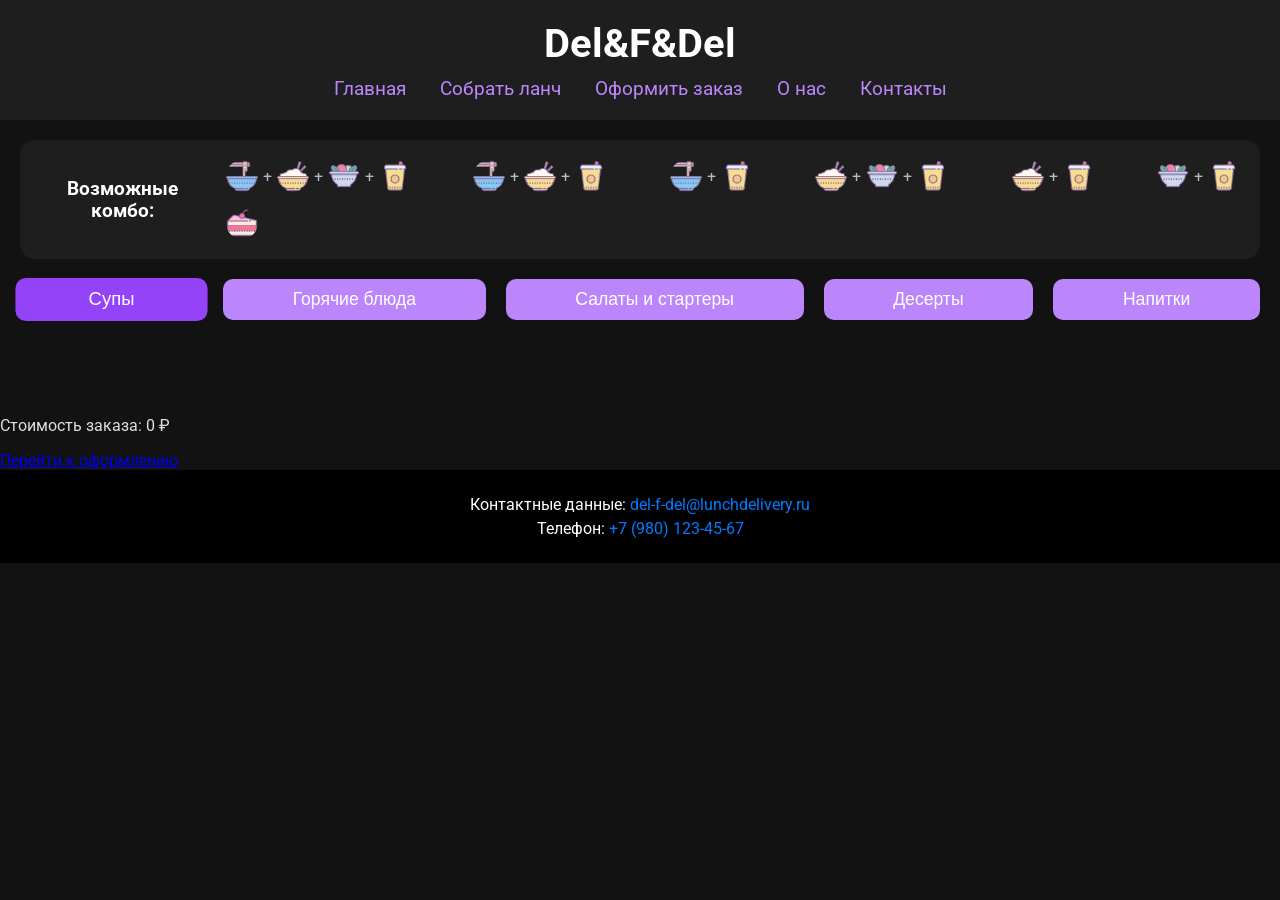
==== commit dcdaa658: "Update menu.html" ====
--- a/menu.html
+++ b/menu.html
@@ -17,6 +17,7 @@
 			<nav>
 				<a href="index.html">Главная</a>
 				<a href="menu.html">Собрать ланч</a>
+				<a href="order.html">Оформить заказ</a>
 				<a href="index.html#about">О нас</a>
 				<a href="index.html#footer">Контакты</a>
 			</nav>
@@ -34,79 +35,10 @@
 				</div>
 			</section>
 		</main>
-		<section class="forms-container">
-			<div class="forms-wrapper">
-				<!-- Колонка с выбранными блюдами -->
-				<div id="selected-items-container" class="selected-items-column">
-					<!-- Здесь будут отображаться выбранные блюда -->
-				</div>
-				<div class="form-block">
-					<form
-						action="https://httpbin.org/post"
-						method="post"
-						class="customer-form"
-					>
-						<h3>Ваши данные</h3>
-						<label for="name">Имя:</label>
-						<input type="text" id="name" name="name" required /><br /><br />
-
-						<label for="email">Email:</label>
-						<input type="email" id="email" name="email" required /><br /><br />
-
-						<input type="checkbox" id="newsletter" name="newsletter" />
-						<label for="newsletter"
-							>Получать информацию о скидках и акциях</label
-						><br /><br />
-
-						<label for="phone">Номер телефона:</label>
-						<input type="tel" id="phone" name="phone" required /><br /><br />
-
-						<label for="address">Адрес доставки:</label>
-						<input
-							type="text"
-							id="address"
-							name="address"
-							required
-						/><br /><br />
-
-						<label for="delivery-time">Время доставки:</label>
-						<select id="delivery-time" name="delivery-time">
-							<option value="asap">Как можно скорее</option>
-							<option value="time">Ко времени</option></select
-						><br /><br />
-
-						<!-- Поле выбора времени всегда видно -->
-						<label for="specific-time"
-							>Выберите время (если выбрали "Ко времени"):</label
-						>
-						<select id="specific-time" name="specific-time">
-							<option value="">Время доставки</option>
-							<option value="12:00">12:00</option>
-							<option value="12:30">12:30</option>
-							<option value="13:00">13:00</option>
-							<option value="13:30">13:30</option>
-							<option value="14:00">14:00</option>
-							<option value="14:30">14:30</option>
-							<option value="15:00">15:00</option>
-							<option value="15:30">15:30</option>
-							<option value="16:00">16:00</option>
-							<option value="16:30">16:30</option>
-							<option value="17:00">17:00</option>
-							<option value="17:30">17:30</option>
-							<option value="18:00">18:00</option>
-							<option value="18:30">18:30</option>
-							<option value="19:00">19:00</option>
-							<option value="19:30">19:30</option>
-							<option value="20:00">20:00</option>
-						</select>
-						<br /><br />
-						<div id="form-error-message" class="form-error"></div>
-						<input type="reset" value="Сбросить" />
-						<input type="submit" value="Отправить" />
-					</form>
-				</div>
-			</div>
-		</section>
+		<div id="checkout-panel" class="checkout-panel">
+			<p>Стоимость заказа: <span id="panel-total-cost">0</span> ₽</p>
+			<a href="order.html" id="checkout-link">Перейти к оформлению</a>
+		</div>
 		<footer>
 			<p>
 				Контактные данные:
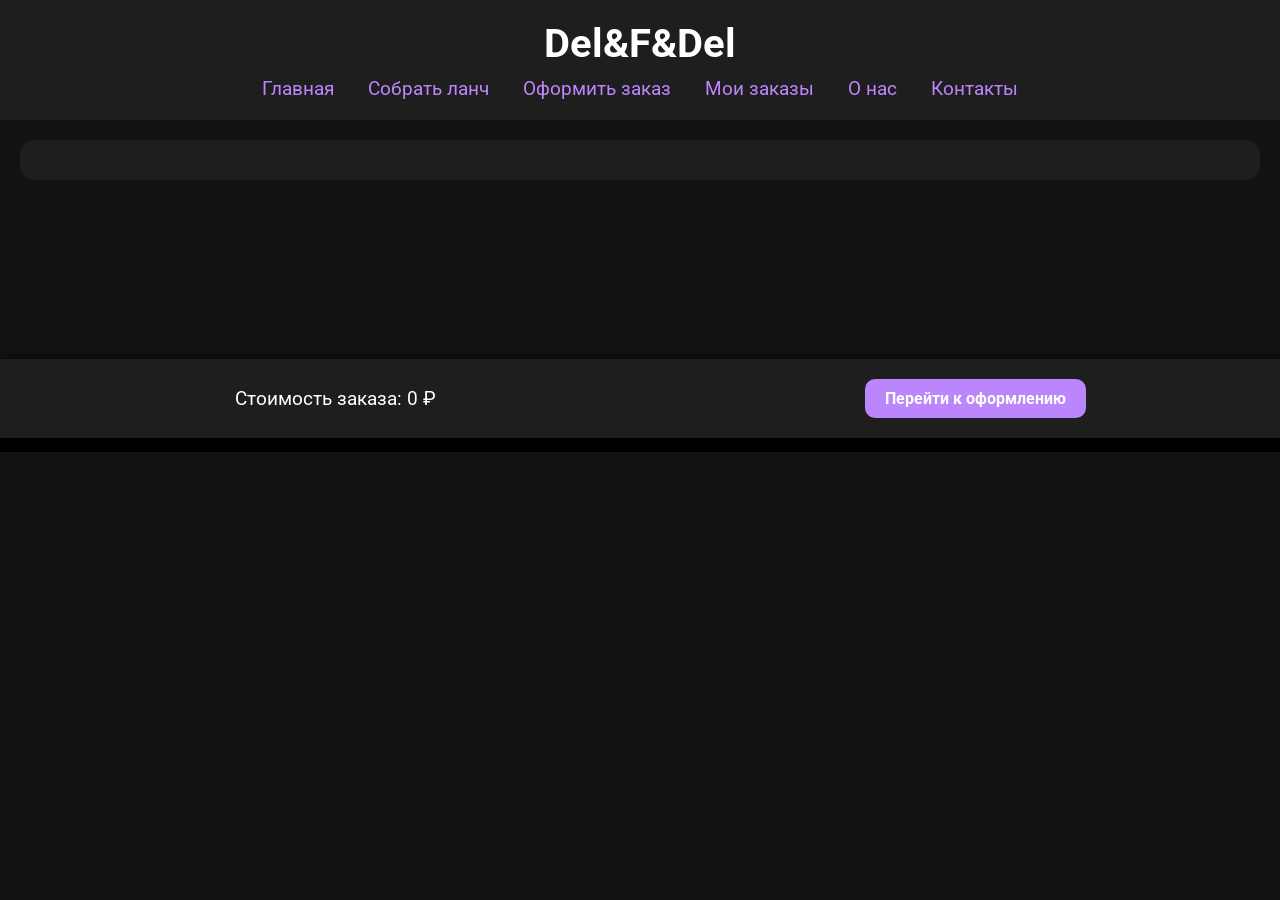
==== commit 3604e014: "Update menu.html" ====
--- a/menu.html
+++ b/menu.html
@@ -18,6 +18,7 @@
 				<a href="index.html">Главная</a>
 				<a href="menu.html">Собрать ланч</a>
 				<a href="order.html">Оформить заказ</a>
+				<a href="orders.html">Мои заказы</a>
 				<a href="index.html#about">О нас</a>
 				<a href="index.html#footer">Контакты</a>
 			</nav>
--- a/styles.css
+++ b/styles.css
@@ -135,15 +135,16 @@
 	margin: 0 auto;
 }
 
-.form-block {
+/* --- Общие компоненты-карточки --- */
+.card {
 	background-color: #1e1e1e;
 	padding: 20px;
 	border-radius: 35px;
 	box-sizing: border-box;
+	width: 100%;
+	height: 100%;
 	display: flex;
 	flex-direction: column;
-	width: 100%;
-	height: 100%;
 }
 
 .form-block h3 {
@@ -165,7 +166,7 @@
 	background-color: #1e1e1e;
 	padding: 20px;
 	border-radius: 15px;
-	margin-bottom: 30px;
+	margin-bottom: 20px;
 	text-align: center;
 }
 
@@ -177,19 +178,6 @@
 #combo-info p {
 	color: #b0bec5;
 	margin: 5px 0;
-}
-
-/* Стили для комбо-инфо */
-#combo-info {
-	background-color: #1e1e1e;
-	padding: 20px;
-	border-radius: 15px;
-	margin-bottom: 20px;
-}
-
-#combo-info h3 {
-	margin: 0;
-	color: #ffffff;
 }
 
 #combo-icons {
@@ -332,18 +320,6 @@
 	transform: scale(1.05);
 }
 
-/* Стили для колонки с выбранными блюдами */
-.selected-items-column {
-	background-color: #1e1e1e;
-	padding: 20px;
-	border-radius: 35px;
-	box-sizing: border-box;
-	display: flex;
-	flex-direction: column;
-	width: 100%;
-	height: 100%;
-}
-
 .selected-items-column h3 {
 	color: #ffffff;
 	margin-top: 0;
@@ -370,7 +346,7 @@
 .remove-from-order-btn:hover {
 	color: #d32f2f;
 }
-.selected-items-column div {
+.selected-items-column .category-item {
 	margin-bottom: 5px;
 	width: 100%;
 	transition: all 0.3s ease;
@@ -444,13 +420,9 @@
 		align-items: center;
 	}
 
-	.dish-item {
-		width: 100%;
-		max-width: 300px;
-	}
-
 	.forms-wrapper {
-		flex-direction: column;
+		grid-template-columns: 1fr; /* Уже установлено ранее, можно убрать */
+		flex-direction: column; /* Это свойство для flex, а у нас grid. Удаляем. */
 	}
 
 	.form-block {
@@ -494,3 +466,168 @@
 		box-sizing: border-box;
 	}
 }
+
+/* Стили для панели оформления заказа */
+.checkout-panel {
+	position: sticky;
+	bottom: 0;
+	left: 0;
+	width: 100%;
+	background-color: #1e1e1e;
+	padding: 20px;
+	box-shadow: 0 -2px 10px rgba(0, 0, 0, 0.5);
+	display: flex;
+	justify-content: space-around;
+	align-items: center;
+	z-index: 1000;
+	transition: transform 0.3s ease;
+	transform: translateY(100%); /* Скрыто по умолчанию */
+}
+
+.checkout-panel.visible {
+	transform: translateY(0);
+}
+
+.checkout-panel p {
+	margin: 0;
+	font-size: 1.2em;
+	color: #ffffff;
+}
+
+.checkout-panel a {
+	background-color: #bb86fc;
+	color: #ffffff;
+	padding: 10px 20px;
+	border-radius: 10px;
+	text-decoration: none;
+	font-weight: bold;
+	transition: background-color 0.3s ease;
+}
+
+.checkout-panel a:hover {
+	background-color: #9543f9;
+}
+
+.checkout-panel a.disabled {
+	background-color: #555;
+	color: #aaa;
+	pointer-events: none;
+	cursor: not-allowed;
+}
+
+.order-form-wrapper {
+	display: grid;
+	grid-template-columns: 1fr 1fr;
+	gap: 20px;
+}
+
+.customer-form label {
+	display: block;
+	margin-bottom: 5px;
+}
+
+.customer-form input[type='text'],
+.customer-form input[type='email'],
+.customer-form input[type='tel'],
+.customer-form select {
+	width: 100%;
+	padding: 8px;
+	box-sizing: border-box;
+	margin-bottom: 10px;
+}
+
+/* Стили для полей и кнопок формы */
+.customer-form input[type='text'],
+.customer-form input[type='email'],
+.customer-form input[type='tel'],
+.customer-form select,
+.customer-form textarea {
+	background-color: #333;
+	border: 1px solid #555;
+	color: #e0e0e0;
+	padding: 10px;
+	border-radius: 5px;
+	width: 100%;
+	box-sizing: border-box;
+	margin-bottom: 15px;
+}
+
+.customer-form input[type='submit'],
+.customer-form input[type='reset'] {
+	background-color: #bb86fc;
+	color: #ffffff;
+	border: none;
+	padding: 12px 20px;
+	border-radius: 10px;
+	cursor: pointer;
+	font-size: 1em;
+	font-weight: bold;
+	transition: background-color 0.3s ease;
+	margin-right: 10px;
+}
+
+.customer-form input[type='submit']:hover {
+	background-color: #9543f9;
+}
+
+.customer-form input[type='reset'] {
+	background-color: #444;
+}
+
+.customer-form input[type='reset']:hover {
+	background-color: #555;
+}
+
+/* Стили для кастомного чекбокса */
+.customer-form input[type='checkbox'] {
+	display: none; /* Скрываем стандартный чекбокс */
+}
+
+.customer-form input[type='checkbox'] + label {
+	position: relative;
+	padding-left: 30px; /* Отступ для кастомного чекбокса */
+	cursor: pointer;
+	user-select: none;
+	display: inline-flex;
+	align-items: center;
+	height: 20px;
+}
+
+.customer-form input[type='checkbox'] + label::before {
+	content: '';
+	position: absolute;
+	left: 0;
+	top: 0;
+	width: 20px;
+	height: 20px;
+	border: 2px solid #bb86fc;
+	background-color: #333;
+	border-radius: 5px;
+	transition: all 0.2s ease;
+}
+
+.customer-form input[type='checkbox']:checked + label::before {
+	background-color: #bb86fc;
+	border-color: #bb86fc;
+}
+
+.customer-form input[type='checkbox']:checked + label::after {
+	content: '✔';
+	position: absolute;
+	left: 5px;
+	top: 1px;
+	color: #ffffff;
+	font-size: 16px;
+}
+
+.customer-form div,
+.feedback-form div,
+.auth-form div {
+	margin-bottom: 15px;
+}
+
+.customer-form label,
+.feedback-form label,
+.auth-form label {
+	margin-right: 10px;
+}
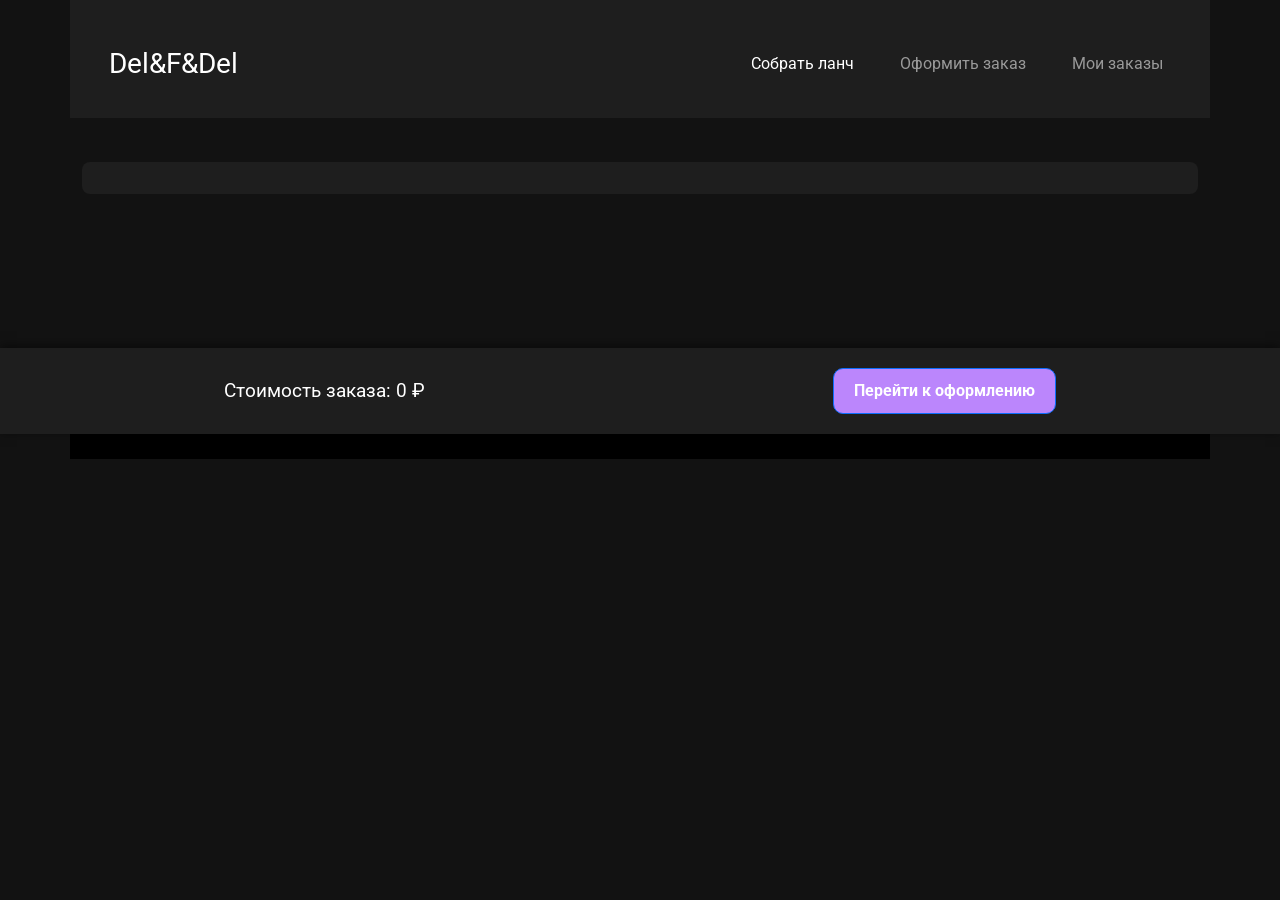
==== commit ec02a0c4: "Update menu.html" ====
--- a/menu.html
+++ b/menu.html
@@ -1,9 +1,15 @@
 <!DOCTYPE html>
-<html lang="ru">
+<html lang="ru" data-bs-theme="dark">
 	<head>
 		<meta charset="UTF-8" />
 		<meta name="viewport" content="width=device-width, initial-scale=1.0" />
 		<title>Собрать ланч - Del&F&Del</title>
+		<link
+			href="https://cdn.jsdelivr.net/npm/bootstrap@5.3.3/dist/css/bootstrap.min.css"
+			rel="stylesheet"
+			integrity="sha384-QWTKZyjpPEjISv5WaRU9OFeRpok6YctnYmDr5pNlyT2bRjXh0JMhjY6hW+ALEwIH"
+			crossorigin="anonymous"
+		/>
 		<link rel="stylesheet" href="styles.css" />
 		<link rel="stylesheet" href="print.css" />
 		<link
@@ -12,35 +18,67 @@
 		/>
 	</head>
 	<body>
-		<header>
-			<h1>Del&F&Del</h1>
-			<nav>
-				<a href="index.html">Главная</a>
-				<a href="menu.html">Собрать ланч</a>
-				<a href="order.html">Оформить заказ</a>
-				<a href="orders.html">Мои заказы</a>
-				<a href="index.html#about">О нас</a>
-				<a href="index.html#footer">Контакты</a>
+		<header class="container">
+			<nav class="navbar navbar-expand-lg navbar-dark">
+				<div class="container-fluid">
+					<a class="navbar-brand fs-3" href="index.html">Del&F&Del</a>
+					<button
+						class="navbar-toggler"
+						type="button"
+						data-bs-toggle="collapse"
+						data-bs-target="#navbarNav"
+						aria-controls="navbarNav"
+						aria-expanded="false"
+						aria-label="Toggle navigation"
+					>
+						<span class="navbar-toggler-icon"></span>
+					</button>
+					<div class="collapse navbar-collapse" id="navbarNav">
+						<ul class="navbar-nav ms-auto">
+							<li class="nav-item">
+								<a class="nav-link active" aria-current="page" href="menu.html"
+									>Собрать ланч</a
+								>
+							</li>
+							<li class="nav-item">
+								<a class="nav-link" href="order.html">Оформить заказ</a>
+							</li>
+							<li class="nav-item">
+								<a class="nav-link" href="orders.html">Мои заказы</a>
+							</li>
+						</ul>
+					</div>
+				</div>
 			</nav>
 		</header>
-		<main>
-			<section>
-				<div id="combo-info">
+		<main class="container">
+			<section class="my-4">
+				<div id="combo-info" class="p-3 mb-4 rounded-3">
 					<!-- Информация о комбо будет здесь -->
 				</div>
-				<div id="category-buttons">
+				<div
+					id="category-buttons"
+					class="d-flex justify-content-center gap-4 mb-4"
+				>
 					<!-- Кнопки категорий будут добавлены сюда динамически -->
 				</div>
-				<div id="dishes-container" class="dishes-container">
+				<div
+					id="dishes-container"
+					class="row row-cols-1 row-cols-md-2 row-cols-lg-3 g-4"
+				>
 					<!-- Карточки блюд будут добавлены сюда динамически -->
 				</div>
 			</section>
 		</main>
 		<div id="checkout-panel" class="checkout-panel">
-			<p>Стоимость заказа: <span id="panel-total-cost">0</span> ₽</p>
-			<a href="order.html" id="checkout-link">Перейти к оформлению</a>
+			<p class="mb-0">
+				Стоимость заказа: <span id="panel-total-cost">0</span> ₽
+			</p>
+			<a href="order.html" id="checkout-link" class="btn btn-primary"
+				>Перейти к оформлению</a
+			>
 		</div>
-		<footer>
+		<footer class="container text-center py-4">
 			<p>
 				Контактные данные:
 				<a href="mailto:del-f-del@lunchdelivery.ru"
@@ -51,6 +89,11 @@
 		</footer>
 
 		<!-- Подключение скриптов -->
+		<script
+			src="https://cdn.jsdelivr.net/npm/bootstrap@5.3.3/dist/js/bootstrap.bundle.min.js"
+			integrity="sha384-YvpcrYf0tY3lHB60NNkmXc5s9fDVZLESaAA55NDzOxhy9GkcIdslK1eN7N6jIeHz"
+			crossorigin="anonymous"
+		></script>
 		<script type="module" src="menu-script.js"></script>
 	</body>
 </html>
--- a/styles.css
+++ b/styles.css
@@ -631,3 +631,177 @@
 .auth-form label {
 	margin-right: 10px;
 }
+
+/* Стили для страницы "Мои заказы" */
+.orders-table {
+	width: 100%;
+	border-collapse: collapse;
+	margin-top: 20px;
+}
+
+.orders-table th,
+.orders-table td {
+	border: 1px solid #444;
+	padding: 15px;
+	text-align: left;
+	vertical-align: middle;
+}
+
+.orders-table th {
+	background-color: #1e1e1e;
+	font-size: 1.1em;
+	color: #ffffff;
+}
+
+.orders-table td {
+	color: #b0bec5;
+}
+
+.order-actions {
+	display: flex;
+	gap: 10px;
+	justify-content: center;
+}
+
+.action-btn {
+	background: none;
+	border: none;
+	cursor: pointer;
+	color: #bb86fc;
+	font-size: 1.5em;
+	padding: 5px;
+	transition: color 0.3s ease;
+}
+
+.action-btn:hover {
+	color: #9543f9;
+}
+
+/* Стили для модальных окон */
+.modal-backdrop {
+	position: fixed;
+	top: 0;
+	left: 0;
+	width: 100%;
+	height: 100%;
+	background-color: rgba(0, 0, 0, 0.7);
+	z-index: 1001;
+}
+
+.modal {
+	position: fixed;
+	top: 50%;
+	left: 50%;
+	transform: translate(-50%, -50%);
+	background-color: #1e1e1e;
+	padding: 30px;
+	border-radius: 15px;
+	z-index: 1002;
+	width: 90%;
+	max-width: 600px;
+	box-shadow: 0 5px 15px rgba(0, 0, 0, 0.5);
+}
+
+.modal-content {
+	color: #e0e0e0;
+}
+
+.modal h2 {
+	margin-top: 0;
+	color: #ffffff;
+	text-align: center;
+}
+
+.close-button {
+	position: absolute;
+	top: 15px;
+	right: 15px;
+	font-size: 2em;
+	color: #aaa;
+	cursor: pointer;
+	transition: color 0.3s ease;
+}
+
+.close-button:hover {
+	color: #ffffff;
+}
+
+.modal-footer {
+	margin-top: 20px;
+	display: flex;
+	justify-content: flex-end;
+	gap: 10px;
+}
+
+.modal-button {
+	background-color: #bb86fc;
+	color: #ffffff;
+	border: none;
+	padding: 10px 20px;
+	border-radius: 10px;
+	cursor: pointer;
+	font-size: 1em;
+	transition: background-color 0.3s ease;
+}
+
+.modal-button:hover {
+	background-color: #9543f9;
+}
+
+.modal-button.cancel {
+	background-color: #444;
+}
+
+.modal-button.cancel:hover {
+	background-color: #555;
+}
+
+.modal-button.delete {
+	background-color: #f44336;
+}
+
+.modal-button.delete:hover {
+	background-color: #d32f2f;
+}
+
+#edit-form div {
+	margin-bottom: 15px;
+}
+
+#edit-form label {
+	display: block;
+	margin-bottom: 5px;
+	color: #b0bec5;
+}
+
+#edit-form input,
+#edit-form select {
+	width: 100%;
+	padding: 10px;
+	box-sizing: border-box;
+	background-color: #333;
+	border: 1px solid #555;
+	color: #e0e0e0;
+	border-radius: 5px;
+}
+
+/* Стили для уведомлений */
+.alert {
+	position: fixed;
+	top: 20px;
+	right: 20px;
+	padding: 15px 20px;
+	border-radius: 10px;
+	color: #ffffff;
+	font-size: 1.1em;
+	z-index: 2000;
+	box-shadow: 0 2px 10px rgba(0, 0, 0, 0.3);
+}
+
+.alert.success {
+	background-color: #4caf50;
+}
+
+.alert.error {
+	background-color: #f44336;
+}
